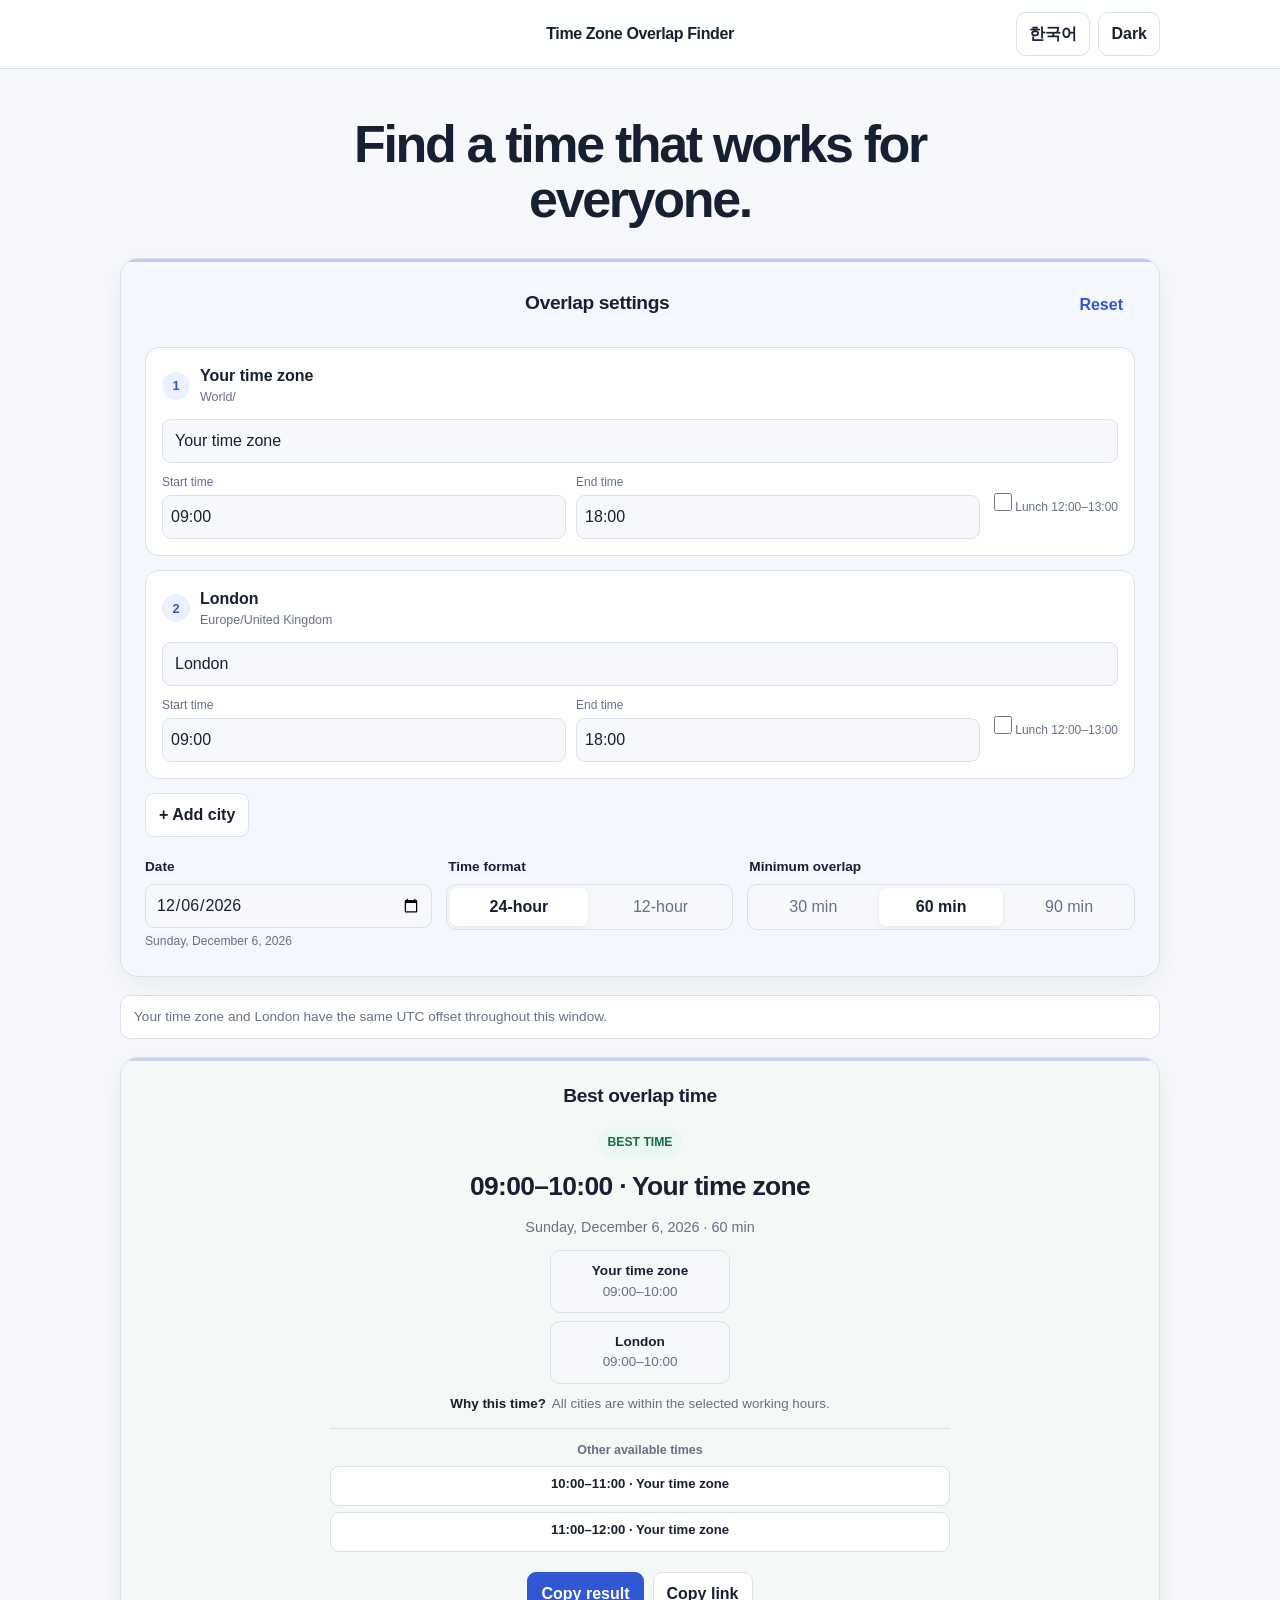
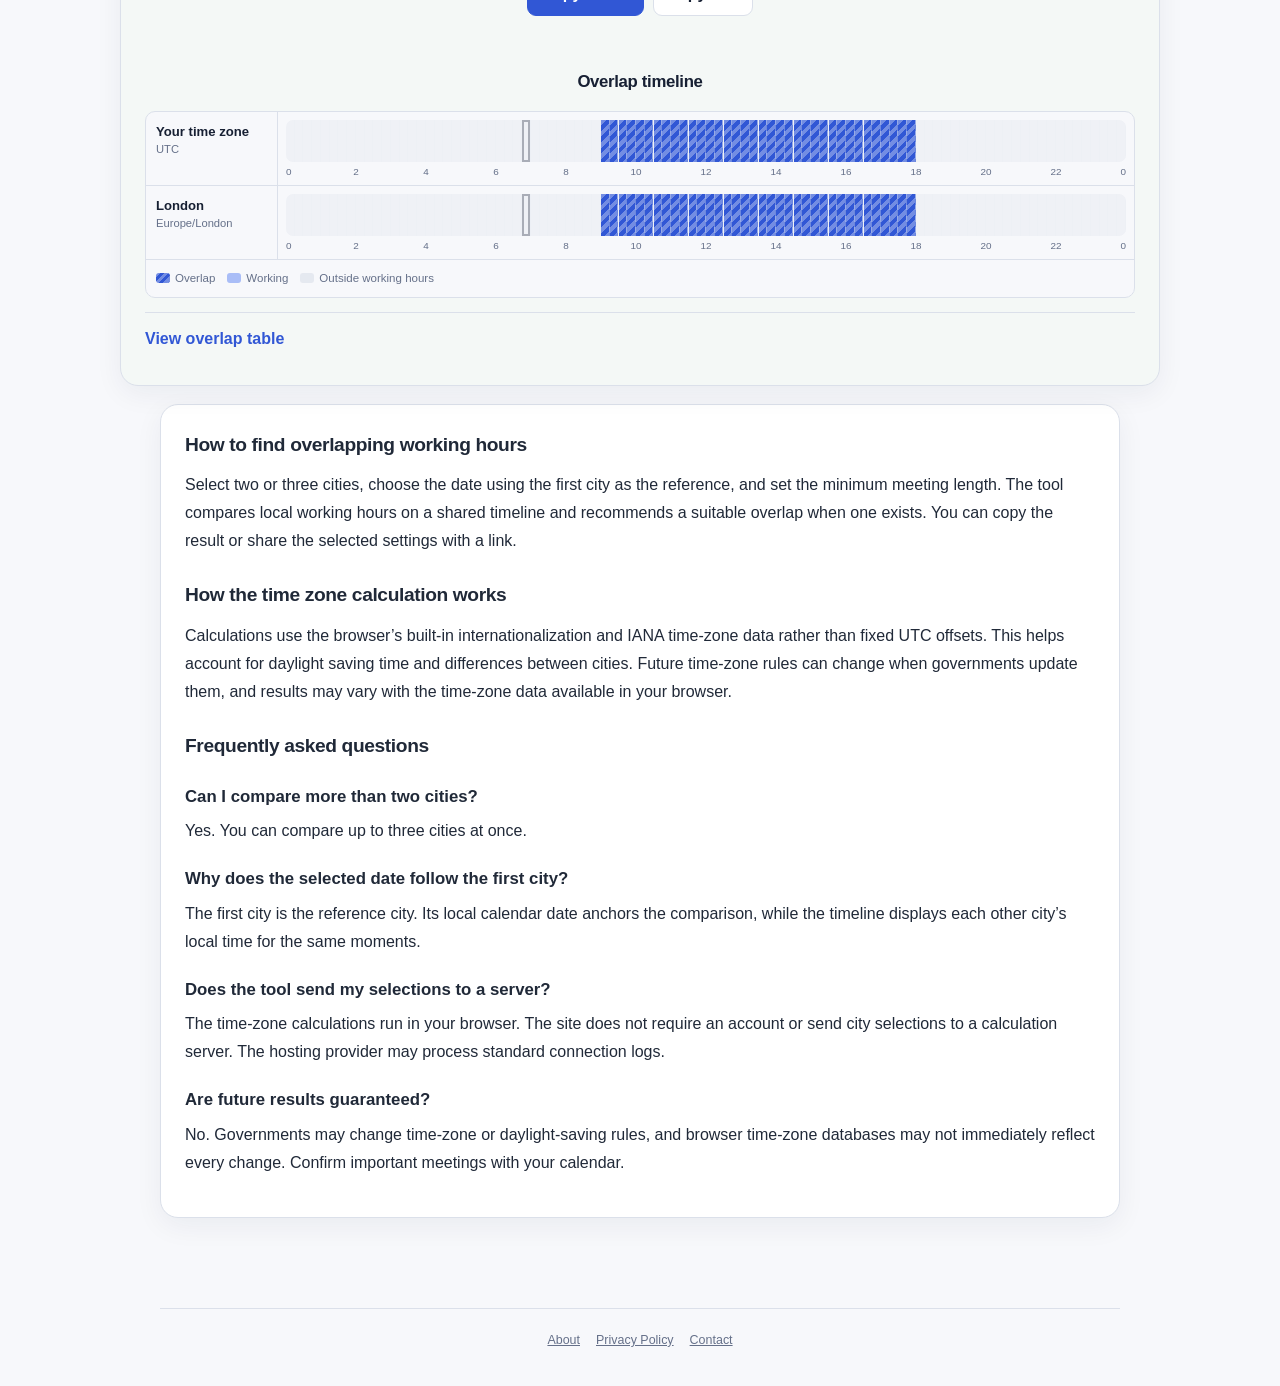
==== index.html @ 8649104b "Localize homepage footer navigation" ====
<!doctype html>
<html lang="en">
<head>
  <meta charset="utf-8">
  <meta name="viewport" content="width=device-width, initial-scale=1, viewport-fit=cover">
  <meta name="description" content="Find practical working-hour overlaps across time zones, with DST-aware timelines and calendar export.">
  <meta name="theme-color" content="#f7f8fb">
  <meta name="robots" content="index,follow">
  <link rel="canonical" href="https://time-zone-overlap.hosi4242.workers.dev/">
  <title>Time Zone Overlap Finder | Global Meeting Time Planner</title>
  <style>
    .seo-content{max-width:960px;margin:24px auto;padding:24px;line-height:1.7;color:var(--text,#202938)}.seo-content h2{margin:0 0 10px}.seo-content h3{margin:20px 0 6px;font-size:1.05rem}.seo-content p,.seo-content li{line-height:1.75}.seo-content section+section{margin-top:24px}.site-footer{max-width:960px;margin:0 auto;padding:24px;display:flex;gap:16px;flex-wrap:wrap;justify-content:center;border-top:1px solid #dfe3eb}.site-footer a{color:inherit}.lang-ko{display:none}html[lang="ko"] .lang-en{display:none}html[lang="ko"] .lang-ko{display:block}
  </style>
  <link rel="stylesheet" href="/assets/style.css">
</head>
<body>
  <a class="skip-link" href="#main" data-i18n="skip">Skip to main content</a>
  <header class="site-header">
    <div class="header-inner">
      <a class="brand" href="/" aria-label="Time Zone Overlap Finder home" data-i18n="brand">Time Zone Overlap Finder</a>
      <div class="header-actions">
        <button id="language-toggle" class="icon-button language-button" type="button" aria-label="Switch to Korean" title="Switch to Korean">한국어</button>
        <button id="theme-toggle" class="icon-button" type="button" aria-label="Toggle color theme" title="Toggle color theme">Theme</button>
      </div>
    </div>
  </header>

  <main id="main" class="page-shell">
    <section class="hero" aria-labelledby="page-title">
      <h1 id="page-title" data-i18n="heroTitle">Find a time that works for everyone.</h1>
    </section>

    <section class="panel controls-panel" aria-labelledby="settings-title">
      <div class="section-heading">
        <div><h2 id="settings-title" data-i18n="meetingSettings">Meeting settings</h2></div>
        <button id="reset-button" class="text-button" type="button" data-i18n="reset">Reset</button>
      </div>

      <div id="city-list" class="city-list"></div>
      <button id="add-city" class="secondary-button add-city" type="button" data-i18n="addCity">+ Add city</button>

      <div class="settings-grid">
        <div class="field-group">
          <label for="date-input" data-i18n="date">Date</label>
          <input id="date-input" type="date">
          <p id="date-note" class="field-note" aria-live="polite"></p>
        </div>
        <fieldset class="field-group format-fieldset">
          <legend data-i18n="timeFormat">Time format</legend>
          <div class="segmented" role="group" aria-label="Time format" data-i18n-aria="timeFormat">
            <button type="button" class="segment" data-format="24" aria-pressed="true" data-i18n="hour24">24-hour</button>
            <button type="button" class="segment" data-format="12" aria-pressed="false" data-i18n="hour12">12-hour</button>
          </div>
        </fieldset>
        <fieldset class="field-group meeting-fieldset">
          <legend data-i18n="meetingLength">Meeting length</legend>
          <div class="segmented" role="group" aria-label="Meeting length" data-i18n-aria="meetingLength">
            <button type="button" class="segment" data-length="30" aria-pressed="false" data-i18n="min30">30 min</button>
            <button type="button" class="segment" data-length="60" aria-pressed="true" data-i18n="min60">60 min</button>
            <button type="button" class="segment" data-length="90" aria-pressed="false" data-i18n="min90">90 min</button>
          </div>
        </fieldset>
      </div>
    </section>

    <section class="notice-stack" id="notice-stack" aria-live="polite"></section>

    <section class="panel timeline-panel combined-panel" aria-labelledby="result-title">
      <div class="section-heading result-heading">
        <div><h2 id="result-title" data-i18n="bestMeetingTime">Best overlap time</h2></div>
      </div>
      <div id="recommendation" class="recommendation"></div>
      <div id="summary-live" class="sr-live" aria-live="polite" aria-atomic="true"></div>
<div class="action-row">
        <button id="copy-result" class="primary-button" type="button" data-i18n="copyResult">Copy result</button>
        <button id="copy-link" class="secondary-button" type="button" data-i18n="copyLink">Copy link</button>
      </div>
      <p id="action-status" class="action-status" aria-live="polite"></p>
    
      <div class="section-heading timeline-heading">
        <div><h2 id="timeline-title" data-i18n="timelineTitle">Overlap timeline</h2></div>
      </div>
      <div id="timeline" class="timeline" aria-label="Overlap timeline"></div>
      <details class="table-details">
        <summary data-i18n="viewTable">View overlap table</summary>
        <div class="table-scroll">
          <table id="overlap-table">
            <caption data-i18n="tableCaption">Overlap ranges and each city's local time</caption>
            <thead><tr><th scope="col" data-i18n="overlap">Overlap</th><th scope="col" data-i18n="localTimes">Local times</th></tr></thead>
            <tbody></tbody>
          </table>
        </div>
      </details>
    </section>

  <section class="panel seo-content" aria-label="About the time zone overlap tool">
    <div class="lang-en">
      <section><h2>How to find overlapping working hours</h2><p>Select two or three cities, choose the date using the first city as the reference, and set the minimum meeting length. The tool compares local working hours on a shared timeline and recommends a suitable overlap when one exists. You can copy the result or share the selected settings with a link.</p></section>
      <section><h2>How the time zone calculation works</h2><p>Calculations use the browser’s built-in internationalization and IANA time-zone data rather than fixed UTC offsets. This helps account for daylight saving time and differences between cities. Future time-zone rules can change when governments update them, and results may vary with the time-zone data available in your browser.</p></section>
      <section><h2>Frequently asked questions</h2><h3>Can I compare more than two cities?</h3><p>Yes. You can compare up to three cities at once.</p><h3>Why does the selected date follow the first city?</h3><p>The first city is the reference city. Its local calendar date anchors the comparison, while the timeline displays each other city’s local time for the same moments.</p><h3>Does the tool send my selections to a server?</h3><p>The time-zone calculations run in your browser. The site does not require an account or send city selections to a calculation server. The hosting provider may process standard connection logs.</p><h3>Are future results guaranteed?</h3><p>No. Governments may change time-zone or daylight-saving rules, and browser time-zone databases may not immediately reflect every change. Confirm important meetings with your calendar.</p></section>
    </div>
    <div class="lang-ko" lang="ko">
      <section><h2>도시별 겹치는 근무시간 찾기</h2><p>두 개 또는 세 개 도시를 선택하고, 첫 번째 도시를 기준으로 날짜를 지정한 다음 최소 회의 시간을 설정하세요. 도구가 공통 타임라인에서 현지 근무시간을 비교해 적합한 겹침 시간을 추천합니다. 결과를 복사하거나 설정이 포함된 링크를 공유할 수 있습니다.</p></section>
      <section><h2>시간대 계산 방식</h2><p>고정된 UTC 시차 대신 브라우저의 국제화 기능과 IANA 시간대 데이터를 사용합니다. 이를 통해 서머타임과 도시별 시간대 차이를 반영합니다. 각국 정부가 미래의 시간대 규칙을 변경할 수 있고 브라우저의 시간대 데이터에 따라 결과가 달라질 수 있습니다.</p></section>
      <section><h2>자주 묻는 질문</h2><h3>두 개보다 많은 도시를 비교할 수 있나요?</h3><p>네. 한 번에 최대 세 개 도시를 비교할 수 있습니다.</p><h3>날짜가 첫 번째 도시를 기준으로 하는 이유는 무엇인가요?</h3><p>첫 번째 도시가 기준 도시입니다. 해당 도시의 현지 날짜를 기준으로 비교하며 타임라인에는 같은 순간의 다른 도시 현지 시간이 표시됩니다.</p><h3>선택한 정보가 서버로 전송되나요?</h3><p>시간대 계산은 브라우저에서 실행됩니다. 계산을 위해 계정을 만들거나 도시 선택 정보를 계산 서버로 보낼 필요가 없습니다. 다만 호스팅 제공자는 일반적인 접속 로그를 처리할 수 있습니다.</p><h3>미래의 시간도 항상 정확한가요?</h3><p>각국 정부가 시간대나 서머타임 규칙을 변경할 수 있고 브라우저 데이터에 변경 사항이 즉시 반영되지 않을 수 있습니다. 중요한 일정은 캘린더에서도 확인하세요.</p></section>
    </div>
  </section>
</main>
<footer class="site-footer"><a href="/about.html"><span class="lang-en">About</span><span class="lang-ko">소개</span></a><a href="/privacy.html"><span class="lang-en">Privacy Policy</span><span class="lang-ko">개인정보 처리방침</span></a><a href="/contact.html"><span class="lang-en">Contact</span><span class="lang-ko">문의</span></a></footer>

  <script src="/assets/engine.js" defer></script>
  <script src="/assets/cities.js" defer></script>
  <script src="/assets/app.js" defer></script>
</body>
</html>
---- assets/style.css ----
:root {
  --color-primary: #3157d5;
  --color-bg: #f7f8fb;
  --color-surface: #ffffff;
  --color-text: #172033;
  --color-muted: #657089;
  --color-border: #dbe0ea;
  --color-overlap: #3157d5;
  --font-family: "Malgun Gothic", "Noto Sans KR", Arial, sans-serif;
  --color-working: #a9bdf7;
  --color-working-soft: #edf1ff;
  --color-warning: #8a5b00;
  --color-warning-bg: #fff6df;
  --color-success: #176b45;
  --color-success-bg: #e9f8f0;
  --color-controls-bg: #f5f7ff;
  --color-result-bg: #f2f6ff;
  --color-timeline-bg: #f4f8f6;
  --radius: 14px;
  --shadow: 0 8px 28px rgba(24, 37, 67, .06);
}

@media (prefers-color-scheme: dark) {
  :root:not([data-theme="light"]) {
    --color-bg: #10131a;
    --color-surface: #181c25;
    --color-text: #eef2fb;
    --color-muted: #a8b0c3;
    --color-border: #303746;
    --color-working: #6479bb;
    --color-working-soft: #232a3a;
    --color-warning: #e7bc5d;
    --color-warning-bg: #332a17;
    --color-success: #78d3a5;
    --color-success-bg: #183127;
    --color-controls-bg: #1a2030;
    --color-result-bg: #19233a;
    --color-timeline-bg: #18251f;
    --shadow: 0 8px 28px rgba(0, 0, 0, .18);
  }
}

:root[data-theme="dark"] {
  --color-bg: #10131a;
  --color-surface: #181c25;
  --color-text: #eef2fb;
  --color-muted: #a8b0c3;
  --color-border: #303746;
  --color-working: #6479bb;
  --color-working-soft: #232a3a;
  --color-warning: #e7bc5d;
  --color-warning-bg: #332a17;
  --color-success: #78d3a5;
  --color-success-bg: #183127;
  --color-controls-bg: #1a2030;
  --color-result-bg: #19233a;
  --color-timeline-bg: #18251f;
  --shadow: 0 8px 28px rgba(0, 0, 0, .18);
}

:root[data-theme="light"] {
  color-scheme: light;
}

* { box-sizing: border-box; }
html { min-width: 320px; scroll-behavior: smooth; }
body {
  margin: 0;
  background: var(--color-bg);
  color: var(--color-text);
  font-family: var(--font-family);
  line-height: 1.5;
  overflow-x: hidden;
  color-scheme: light dark;
}
button, input { font: inherit; }
button, a { -webkit-tap-highlight-color: transparent; }
button { cursor: pointer; }
a { color: var(--color-primary); }
:focus-visible { outline: 3px solid color-mix(in srgb, var(--color-primary) 65%, transparent); outline-offset: 2px; }

.skip-link {
  position: fixed;
  left: 12px;
  top: -80px;
  z-index: 100;
  padding: 10px 14px;
  border-radius: 8px;
  background: var(--color-surface);
  border: 1px solid var(--color-border);
}
.skip-link:focus { top: 12px; }

.site-header { border-bottom: 1px solid var(--color-border); background: color-mix(in srgb, var(--color-surface) 94%, transparent); }
.header-inner, .page-shell, .site-footer { width: min(1040px, calc(100% - 32px)); margin-inline: auto; }
.header-inner { min-height: 68px; display: flex; align-items: center; justify-content: center; gap: 16px; position: relative; }
.brand { color: var(--color-text); text-decoration: none; font-weight: 800; letter-spacing: -.025em; }
.header-actions { display: flex; gap: 8px; position: absolute; right: 0; top: 50%; transform: translateY(-50%); }
.icon-button, .text-button { border: 1px solid var(--color-border); background: var(--color-surface); color: var(--color-text); min-height: 44px; border-radius: 10px; padding: 8px 12px; font-weight: 700; }
.text-button { color: var(--color-primary); border: 0; background: transparent; }

.page-shell { padding: 48px 0 72px; margin-inline: auto; }
.hero { max-width: 780px; margin: 0 auto 32px; text-align: center; }
.eyebrow { margin: 0 0 6px; color: var(--color-primary); font-size: .75rem; font-weight: 800; letter-spacing: .12em; }
h1, h2, p { margin-top: 0; }
h1 { margin-bottom: 12px; font-size: clamp(1.875rem, 4.7vw, 3.25rem); line-height: 1.05; letter-spacing: -.045em; }
h2 { margin-bottom: 4px; font-size: 1.2rem; letter-spacing: -.02em; }
.hero-copy { max-width: 650px; color: var(--color-muted); font-size: 1.05rem; }

.panel { background: var(--color-surface); border: 1px solid var(--color-border); border-radius: 18px; box-shadow: var(--shadow); padding: 24px; margin: 0 auto 18px; }
.section-heading { display: flex; align-items: center; justify-content: center; gap: 18px; margin-bottom: 20px; text-align: center; }
.section-heading p:not(.eyebrow) { color: var(--color-muted); margin: 0; font-size: .92rem; }
.section-heading > div { margin-inline: auto; }

.city-list { display: grid; gap: 14px; text-align: left; }
.city-card { border: 1px solid var(--color-border); border-radius: 14px; padding: 16px; position: relative; background: color-mix(in srgb, var(--color-surface) 96%, var(--color-bg)); }
.city-top { display: flex; align-items: center; gap: 10px; margin-bottom: 12px; }
.city-number { display: grid; place-items: center; width: 28px; height: 28px; border-radius: 50%; background: var(--color-working-soft); color: var(--color-primary); font-size: .8rem; font-weight: 800; flex: 0 0 auto; }
.city-top .city-label { min-width: 0; flex: 1; }
.city-name { font-weight: 750; }
.city-zone { color: var(--color-muted); font-size: .78rem; overflow-wrap: anywhere; }
.remove-city { min-height: 44px; min-width: 44px; border: 0; background: transparent; color: var(--color-muted); border-radius: 8px; }
.remove-city:hover { background: var(--color-working-soft); color: var(--color-text); }

.combobox-wrap { position: relative; }
.city-search { width: 100%; min-height: 44px; padding: 9px 12px; border: 1px solid var(--color-border); border-radius: 9px; background: var(--color-bg); color: var(--color-text); }
.city-listbox { position: absolute; z-index: 20; top: calc(100% + 4px); left: 0; right: 0; max-height: min(360px, 45vh); overflow: auto; background: var(--color-surface); border: 1px solid var(--color-border); border-radius: 10px; box-shadow: var(--shadow); padding: 4px; }
.city-option { width: 100%; min-height: 44px; display: block; text-align: left; border: 0; border-radius: 7px; background: transparent; color: var(--color-text); padding: 8px 10px; }
.city-option:hover, .city-option.active { background: var(--color-working-soft); }
.city-option strong { display: block; font-size: .9rem; }
.city-option span { color: var(--color-muted); font-size: .76rem; }

.schedule-grid { display: grid; grid-template-columns: 1fr 1fr auto; gap: 10px; margin-top: 10px; }
.schedule-grid label { color: var(--color-muted); font-size: .75rem; display: block; margin-bottom: 4px; }
.time-input { width: 100%; min-height: 44px; border: 1px solid var(--color-border); border-radius: 9px; background: var(--color-bg); color: var(--color-text); padding: 8px; }
.lunch-control { min-height: 44px; display: flex; align-items: flex-end; padding-bottom: 1px; }
.switch-label { display: inline-flex; align-items: center; gap: 7px; color: var(--color-muted); font-size: .82rem; white-space: nowrap; min-height: 44px; }
.switch-label input { width: 18px; height: 18px; accent-color: var(--color-primary); }

.add-city { margin-top: 14px; margin-inline: auto; display: flex; width: fit-content; }
.settings-grid { display: grid; grid-template-columns: minmax(180px, 1fr) minmax(180px, 1fr) minmax(250px, 1.35fr); gap: 14px; margin-top: 20px; }
.field-group { min-width: 0; border: 0; padding: 0; margin: 0; }
.field-group > label, .field-group > legend { display: block; font-weight: 700; font-size: .85rem; margin-bottom: 7px; }
.field-group input[type="date"] { width: 100%; min-height: 44px; border: 1px solid var(--color-border); border-radius: 9px; background: var(--color-bg); color: var(--color-text); padding: 8px 10px; }
.field-note { min-height: 20px; color: var(--color-muted); font-size: .76rem; margin: 4px 0 0; }
.segmented { display: flex; flex-wrap: wrap; gap: 4px; border: 1px solid var(--color-border); border-radius: 10px; padding: 3px; background: var(--color-bg); }
.segment { min-height: 38px; flex: 1; border: 0; border-radius: 7px; background: transparent; color: var(--color-muted); padding: 6px 9px; white-space: nowrap; }
.segment[aria-pressed="true"] { background: var(--color-surface); color: var(--color-text); box-shadow: 0 1px 5px rgba(0,0,0,.08); font-weight: 700; }

.notice-stack { display: grid; gap: 8px; margin-bottom: 18px; }
.notice { border: 1px solid var(--color-border); border-radius: 10px; padding: 11px 13px; background: var(--color-surface); color: var(--color-muted); font-size: .85rem; }
.notice.warning { background: var(--color-warning-bg); color: var(--color-warning); border-color: color-mix(in srgb, var(--color-warning) 25%, var(--color-border)); }

.result-heading { margin-bottom: 10px; }
.status-badge { display: inline-flex; align-items: center; min-height: 30px; padding: 5px 10px; border-radius: 999px; font-size: .76rem; font-weight: 800; background: var(--color-working-soft); color: var(--color-primary); white-space: nowrap; }
.status-badge.success { background: var(--color-success-bg); color: var(--color-success); }
.status-badge.fallback { background: var(--color-warning-bg); color: var(--color-warning); }
.recommendation { display: grid; gap: 10px; }
.recommendation-main { font-size: clamp(1.15rem, 3vw, 1.65rem); font-weight: 800; letter-spacing: -.025em; }
.recommendation-sub { color: var(--color-muted); font-size: .9rem; }
.per-city-list { display: grid; grid-template-columns: repeat(auto-fit, minmax(180px, 1fr)); gap: 8px; margin-top: 2px; }
.per-city { border: 1px solid var(--color-border); border-radius: 10px; padding: 10px; background: var(--color-bg); }
.per-city strong { display: block; font-size: .85rem; }
.per-city span { display: block; font-size: .84rem; color: var(--color-muted); }

.recommendation-why {
  display: flex;
  flex-wrap: wrap;
  justify-content: center;
  gap: 6px;
  color: var(--color-muted);
  font-size: .84rem;
}
.recommendation-why strong { color: var(--color-text); }
.recommendation-alternatives {
  width: min(100%, 620px);
  margin-top: 4px;
  padding-top: 12px;
  border-top: 1px solid var(--color-border);
}
.alternative-title {
  margin-bottom: 7px;
  color: var(--color-muted);
  font-size: .78rem;
  font-weight: 700;
}
.alternative-time {
  display: block;
  width: 100%;
  min-height: 40px;
  margin-top: 6px;
  padding: 7px 10px;
  border: 1px solid var(--color-border);
  border-radius: 9px;
  background: var(--color-surface);
  color: var(--color-text);
  font-size: .82rem;
  font-weight: 700;
}
.alternative-time:hover { background: var(--color-working-soft); }
.action-row { display: flex; flex-wrap: wrap; justify-content: center; gap: 9px; margin-top: 20px; }
.primary-button, .secondary-button { min-height: 44px; padding: 8px 13px; border-radius: 9px; text-decoration: none; display: inline-flex; align-items: center; justify-content: center; border: 1px solid var(--color-border); font-weight: 700; }
.primary-button { background: var(--color-primary); color: white; border-color: var(--color-primary); }
.secondary-button { background: var(--color-surface); color: var(--color-text); }
.action-status { min-height: 20px; margin: 5px 0 0; color: var(--color-muted); font-size: .8rem; }

.current-time-note { margin-bottom: 12px; color: var(--color-muted); font-size: .82rem; }
.timeline { overflow-x: auto; border: 1px solid var(--color-border); border-radius: 10px; background: var(--color-bg); }
.timeline-inner { min-width: 760px; }
.axis { display: grid; grid-template-columns: 150px 1fr; border-bottom: 1px solid var(--color-border); }
.axis-label { padding: 9px 10px; color: var(--color-muted); font-size: .72rem; font-weight: 700; }
.axis-track { position: relative; height: 42px; }
.axis-tick { position: absolute; top: 0; bottom: 0; border-left: 1px solid var(--color-border); transform: translateX(-.5px); }
.axis-tick span { position: absolute; top: 8px; left: 5px; font-size: .68rem; color: var(--color-muted); white-space: nowrap; }
.timeline-row { display: grid; grid-template-columns: 150px 1fr; min-height: 74px; border-bottom: 1px solid var(--color-border); }
.timeline-row:last-child { border-bottom: 0; }
.row-label { padding: 10px; border-right: 1px solid var(--color-border); }
.row-label strong { display: block; font-size: .82rem; }
.row-label span { display: block; color: var(--color-muted); font-size: .7rem; }
.row-track { position: relative; padding: 8px 0 22px; }
.row-time-scale { position: absolute; left: 8px; right: 8px; bottom: 2px; height: 14px; pointer-events: none; }
.row-time-tick { position: absolute; top: 0; transform: translateX(-50%); color: var(--color-muted); font-size: .6rem; line-height: 1; white-space: nowrap; }
.row-time-tick.first { transform: none; }
.row-time-tick.last { transform: translateX(-100%); }
.slot-track { position: relative; height: 42px; margin: 0 8px; border-radius: 7px; overflow: hidden; background: color-mix(in srgb, var(--color-border) 30%, var(--color-bg)); }
.slot { position: absolute; top: 0; bottom: 0; border-right: 1px solid color-mix(in srgb, var(--color-border) 35%, transparent); }
.slot.working { background: var(--color-working); }
.slot.overlap { background: var(--color-overlap); background-image: repeating-linear-gradient(135deg, rgba(255,255,255,.32) 0 4px, transparent 4px 8px); }
.slot.muted { opacity: .32; }
.slot.now { box-shadow: inset 0 0 0 2px var(--color-text); z-index: 3; }
.dst-marker { position: absolute; top: -3px; bottom: -3px; width: 0; border-left: 2px dashed var(--color-warning); z-index: 4; }
.dst-marker span { position: absolute; top: -21px; left: 4px; font-size: .62rem; color: var(--color-warning); white-space: nowrap; }
.timeline-legend { display: flex; flex-wrap: wrap; gap: 12px; padding: 10px; color: var(--color-muted); font-size: .72rem; }
.legend-item { display: inline-flex; align-items: center; gap: 5px; }
.legend-swatch { width: 14px; height: 10px; border-radius: 3px; background: var(--color-working); }
.legend-swatch.overlap { background: var(--color-overlap); background-image: repeating-linear-gradient(135deg, rgba(255,255,255,.32) 0 3px, transparent 3px 6px); }
.legend-swatch.muted { background: var(--color-border); opacity: .65; }

.table-details { margin-top: 14px; text-align: left; }
.table-details summary { min-height: 44px; display: flex; align-items: center; color: var(--color-primary); font-weight: 700; cursor: pointer; }
.table-scroll { overflow-x: auto; }
table { width: 100%; border-collapse: collapse; font-size: .82rem; }
th, td { padding: 9px; text-align: left; vertical-align: top; border-top: 1px solid var(--color-border); }
th { color: var(--color-muted); font-size: .74rem; }

.help-block { max-width: 820px; margin: 34px auto 0; color: var(--color-muted); font-size: .87rem; text-align: center; }
.help-block h2 { color: var(--color-text); }
.site-footer { border-top: 1px solid var(--color-border); padding: 22px 0 36px; color: var(--color-muted); font-size: .78rem; text-align: center; }
.sr-live { position: absolute; width: 1px; height: 1px; padding: 0; margin: -1px; overflow: hidden; clip: rect(0,0,0,0); white-space: nowrap; border: 0; }

@media (max-width: 760px) {
  .header-inner, .page-shell, .site-footer { width: min(100% - 20px, 1040px); }
  .page-shell { padding-top: 34px; }
  .panel { padding: 16px; }
  .settings-grid { grid-template-columns: 1fr; }
  .schedule-grid { grid-template-columns: 1fr 1fr; }
  .lunch-control { grid-column: 1 / -1; align-items: center; }
  .action-row > * { flex: 1 1 160px; }
}

@media (max-width: 420px) {
  .header-inner { min-height: 60px; justify-content: flex-start; padding-right: 94px; }
  .brand { font-size: .88rem; white-space: nowrap; overflow: hidden; text-overflow: ellipsis; }
  .header-actions { right: 0; gap: 4px; }
  .icon-button { padding-inline: 8px; font-size: .76rem; min-height: 40px; }
  .hero-copy { font-size: .94rem; }
  .section-heading { flex-direction: column; align-items: center; gap: 8px; }
  .controls-panel .section-heading > div,
  .result-heading > div { width: 100%; }
  .controls-panel .section-heading .text-button { align-self: flex-end; min-height: 34px; padding: 5px 9px; }
  .result-heading .status-badge { align-self: center; }
  .schedule-grid { gap: 8px; }
  .action-row { display: grid; grid-template-columns: repeat(2, minmax(0, 1fr)); gap: 7px; margin-top: 14px; }
  .action-row > * { min-width: 0; min-height: 38px; padding: 6px 7px; font-size: .72rem; line-height: 1.2; white-space: normal; text-align: center; }
}

@media (prefers-reduced-motion: reduce) {
  html { scroll-behavior: auto; }
  *, *::before, *::after { transition: none !important; animation: none !important; }
}

/* Browser test output */
#output {
  white-space: pre-wrap;
}
#output .pass {
  color: var(--color-success);
}
#output .fail {
  color: #b42318;
}


/* Modern section treatment: subtle color separation without reducing contrast. */
.controls-panel { background: var(--color-controls-bg); }
.result-panel { background: var(--color-result-bg); border-color: color-mix(in srgb, var(--color-primary) 14%, var(--color-border)); }
.timeline-panel { background: var(--color-timeline-bg); }
.controls-panel, .result-panel, .timeline-panel { position: relative; overflow: hidden; }
.controls-panel::before, .result-panel::before, .timeline-panel::before { content: ""; position: absolute; inset: 0 0 auto; height: 3px; background: var(--color-primary); opacity: .28; }
.result-panel::before { opacity: .55; }
.timeline-panel::before { opacity: .22; }

/* Keep the complete 24-hour timeline inside its panel; mobile uses a compact grid instead of a page-level scrollbar. */
.timeline { overflow: hidden; }
.timeline-inner { min-width: 0; width: 100%; }
.axis, .timeline-row { grid-template-columns: 132px minmax(0, 1fr); }

@media (max-width: 600px) {
  .axis, .timeline-row { grid-template-columns: 104px minmax(0, 1fr); }
  .row-label { padding: 9px 7px; }
  .row-label strong { font-size: .76rem; }
  .row-label span { font-size: .62rem; }
  .axis-label { padding: 8px 7px; font-size: .64rem; }
  .axis-tick span { left: 0; transform: translateX(-35%); font-size: .58rem; }
  .slot-track { margin: 0 5px; }
  .row-time-scale { left: 5px; right: 5px; }
  .row-time-tick { font-size: .54rem; }
}

@media (max-width: 420px) {
  h1 { font-size: 1.875rem; }
  .hero { margin-bottom: 26px; }
  .panel { border-radius: 15px; }
}

/* Combined recommendation and timeline panel. */
.combined-panel .result-heading { margin-bottom: 12px; }
.combined-panel .recommendation { text-align: center; justify-items: center; }
.combined-panel .recommendation-main { text-align: center; }
.combined-panel .recommendation-sub { text-align: center; }
.combined-panel .timeline-heading { margin-top: 28px; margin-bottom: 12px; }
.combined-panel .timeline-heading h2 { font-size: 1.05rem; }


/* Compact two-hour local-time scale and refined table presentation. */
.row-time-scale { height: 16px; }
.row-time-tick { font-variant-numeric: tabular-nums; font-size: .62rem; }
.table-details { border-top: 1px solid var(--color-border); padding-top: 4px; }
.table-details summary { padding: 4px 0; }
.table-scroll { border: 1px solid var(--color-border); border-radius: 10px; background: var(--color-bg); }
#overlap-table { font-variant-numeric: tabular-nums; }
#overlap-table th { background: color-mix(in srgb, var(--color-border) 18%, var(--color-bg)); }
#overlap-table td { padding: 10px; }
.table-range-title, .table-range-duration { display: block; }
.table-range-title { font-size: .84rem; }
.table-range-duration { margin-top: 2px; color: var(--color-muted); font-size: .75rem; }
.table-city-times { display: grid; gap: 5px; }
.table-city-time { display: grid; grid-template-columns: minmax(90px, .8fr) 1fr; gap: 8px; align-items: baseline; }
.table-city-time strong { font-size: .8rem; }
.table-city-time span { color: var(--color-muted); font-size: .8rem; }
@media (max-width: 600px) {
  .table-city-time { grid-template-columns: minmax(78px, .75fr) 1fr; gap: 6px; }
  .table-city-time strong, .table-city-time span { font-size: .74rem; }
}
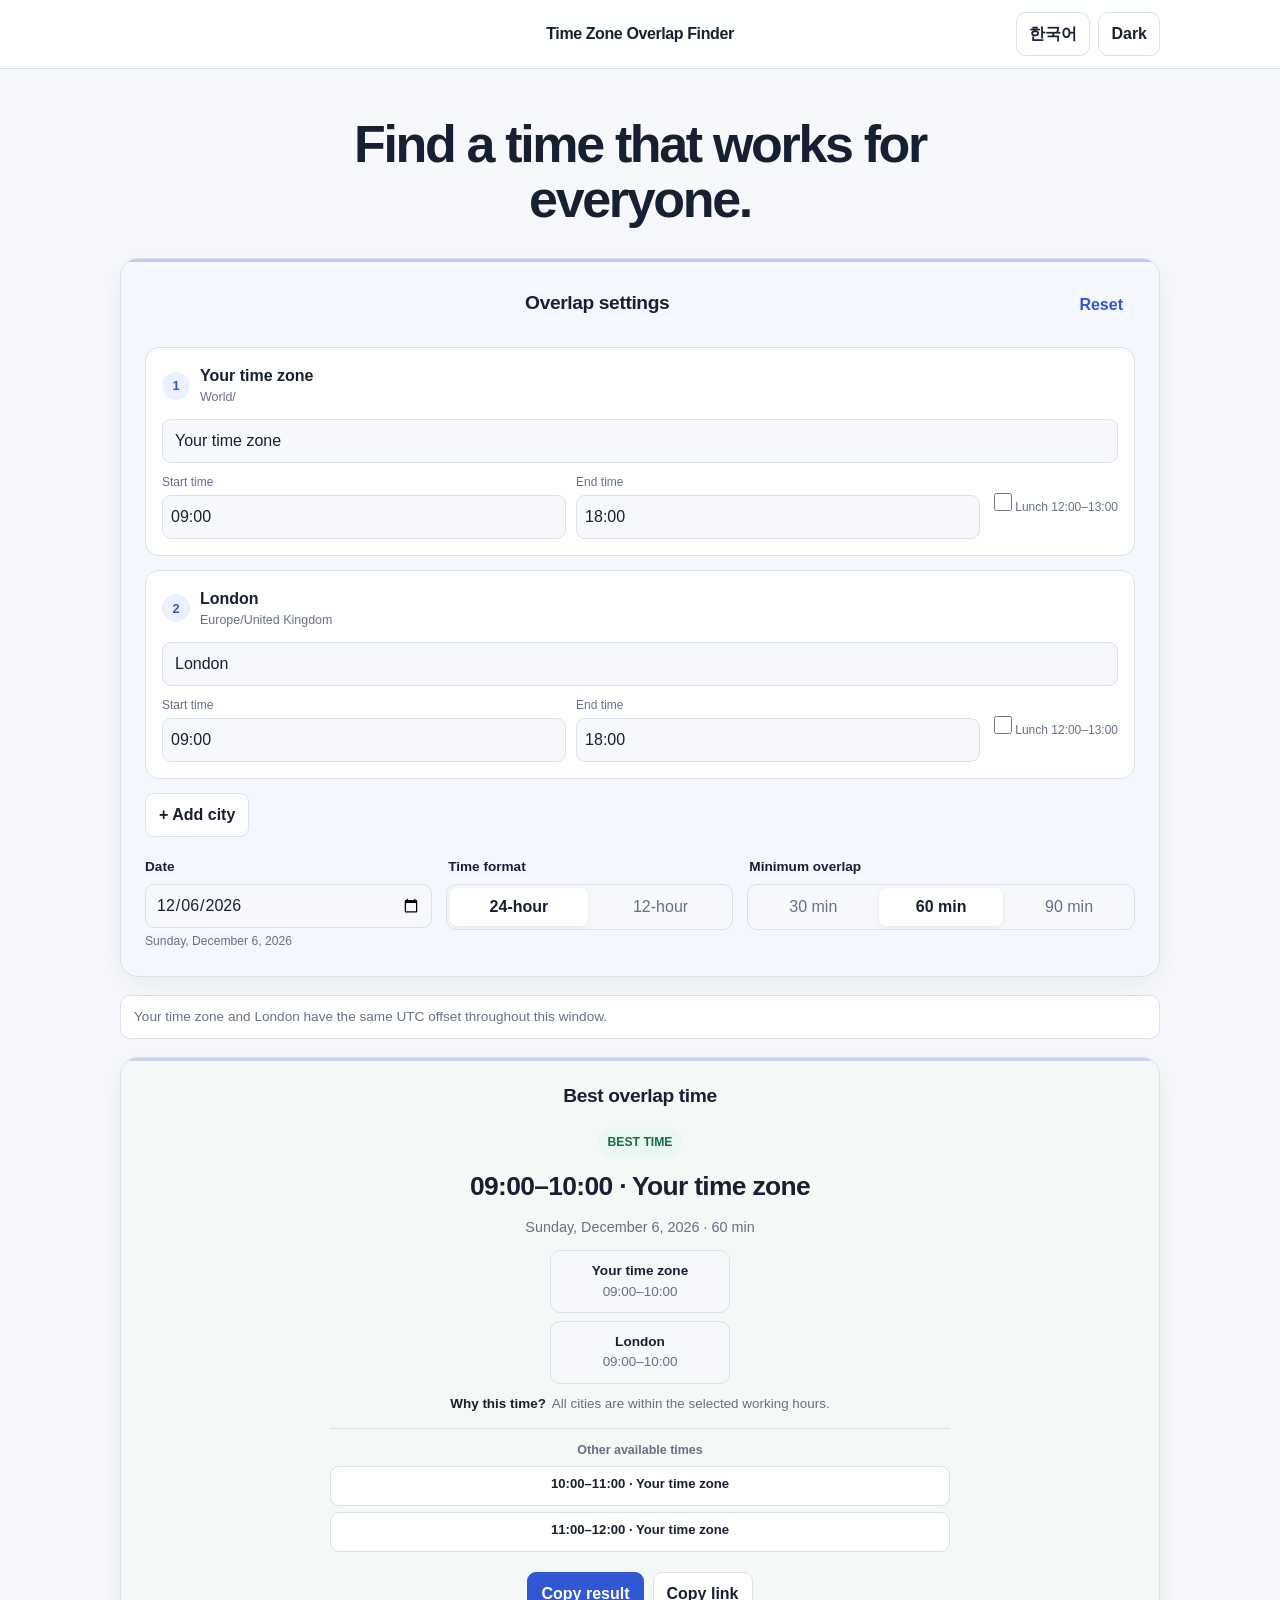
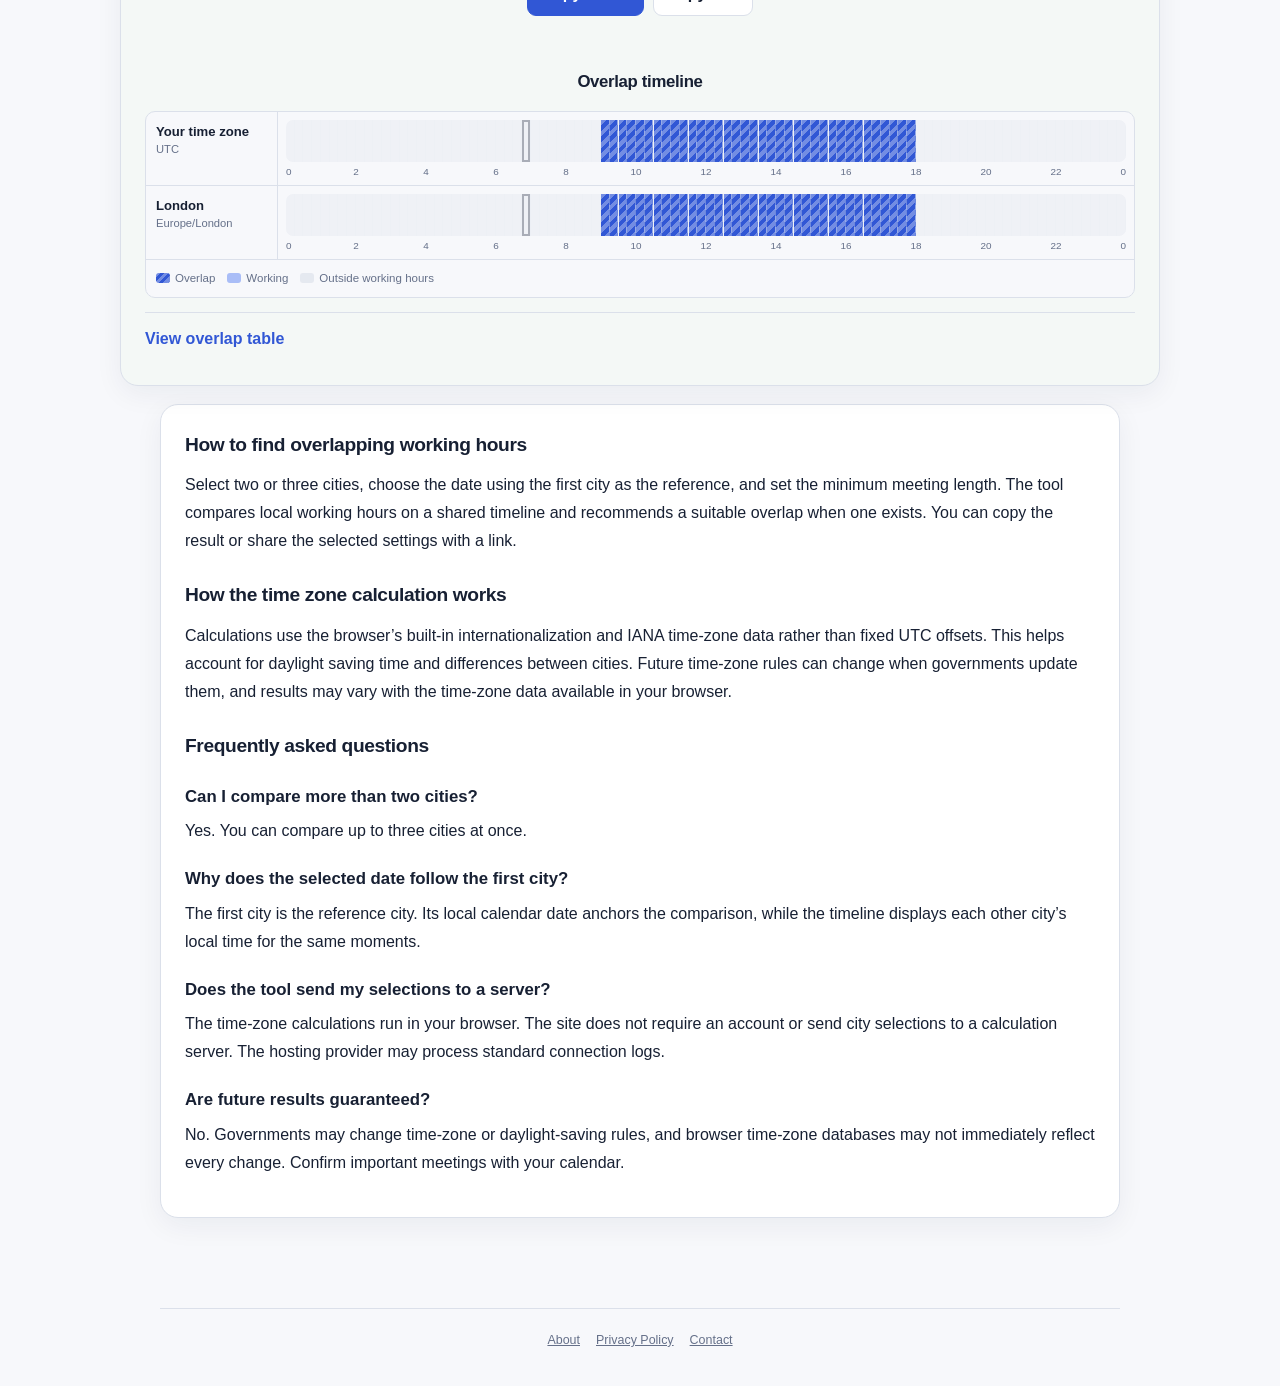
==== commit 37518e5a: "Fix dark-theme content contrast and Korean footer display" ====
--- a/index.html
+++ b/index.html
@@ -9,7 +9,7 @@
   <link rel="canonical" href="https://time-zone-overlap.hosi4242.workers.dev/">
   <title>Time Zone Overlap Finder | Global Meeting Time Planner</title>
   <style>
-    .seo-content{max-width:960px;margin:24px auto;padding:24px;line-height:1.7;color:var(--text,#202938)}.seo-content h2{margin:0 0 10px}.seo-content h3{margin:20px 0 6px;font-size:1.05rem}.seo-content p,.seo-content li{line-height:1.75}.seo-content section+section{margin-top:24px}.site-footer{max-width:960px;margin:0 auto;padding:24px;display:flex;gap:16px;flex-wrap:wrap;justify-content:center;border-top:1px solid #dfe3eb}.site-footer a{color:inherit}.lang-ko{display:none}html[lang="ko"] .lang-en{display:none}html[lang="ko"] .lang-ko{display:block}
+    .seo-content{max-width:960px;margin:24px auto;padding:24px;line-height:1.7;color:var(--color-text,#202938)}.seo-content h2{margin:0 0 10px}.seo-content h3{margin:20px 0 6px;font-size:1.05rem}.seo-content p,.seo-content li{line-height:1.75}.seo-content section+section{margin-top:24px}.site-footer{max-width:960px;margin:0 auto;padding:24px;display:flex;gap:16px;flex-wrap:wrap;justify-content:center;border-top:1px solid #dfe3eb}.site-footer a{color:inherit}.lang-ko{display:none}html[lang="ko"] .lang-en{display:none}html[lang="ko"] .lang-ko{display:block}html[lang="ko"] .site-footer .lang-ko{display:inline}
   </style>
   <link rel="stylesheet" href="/assets/style.css">
 </head>
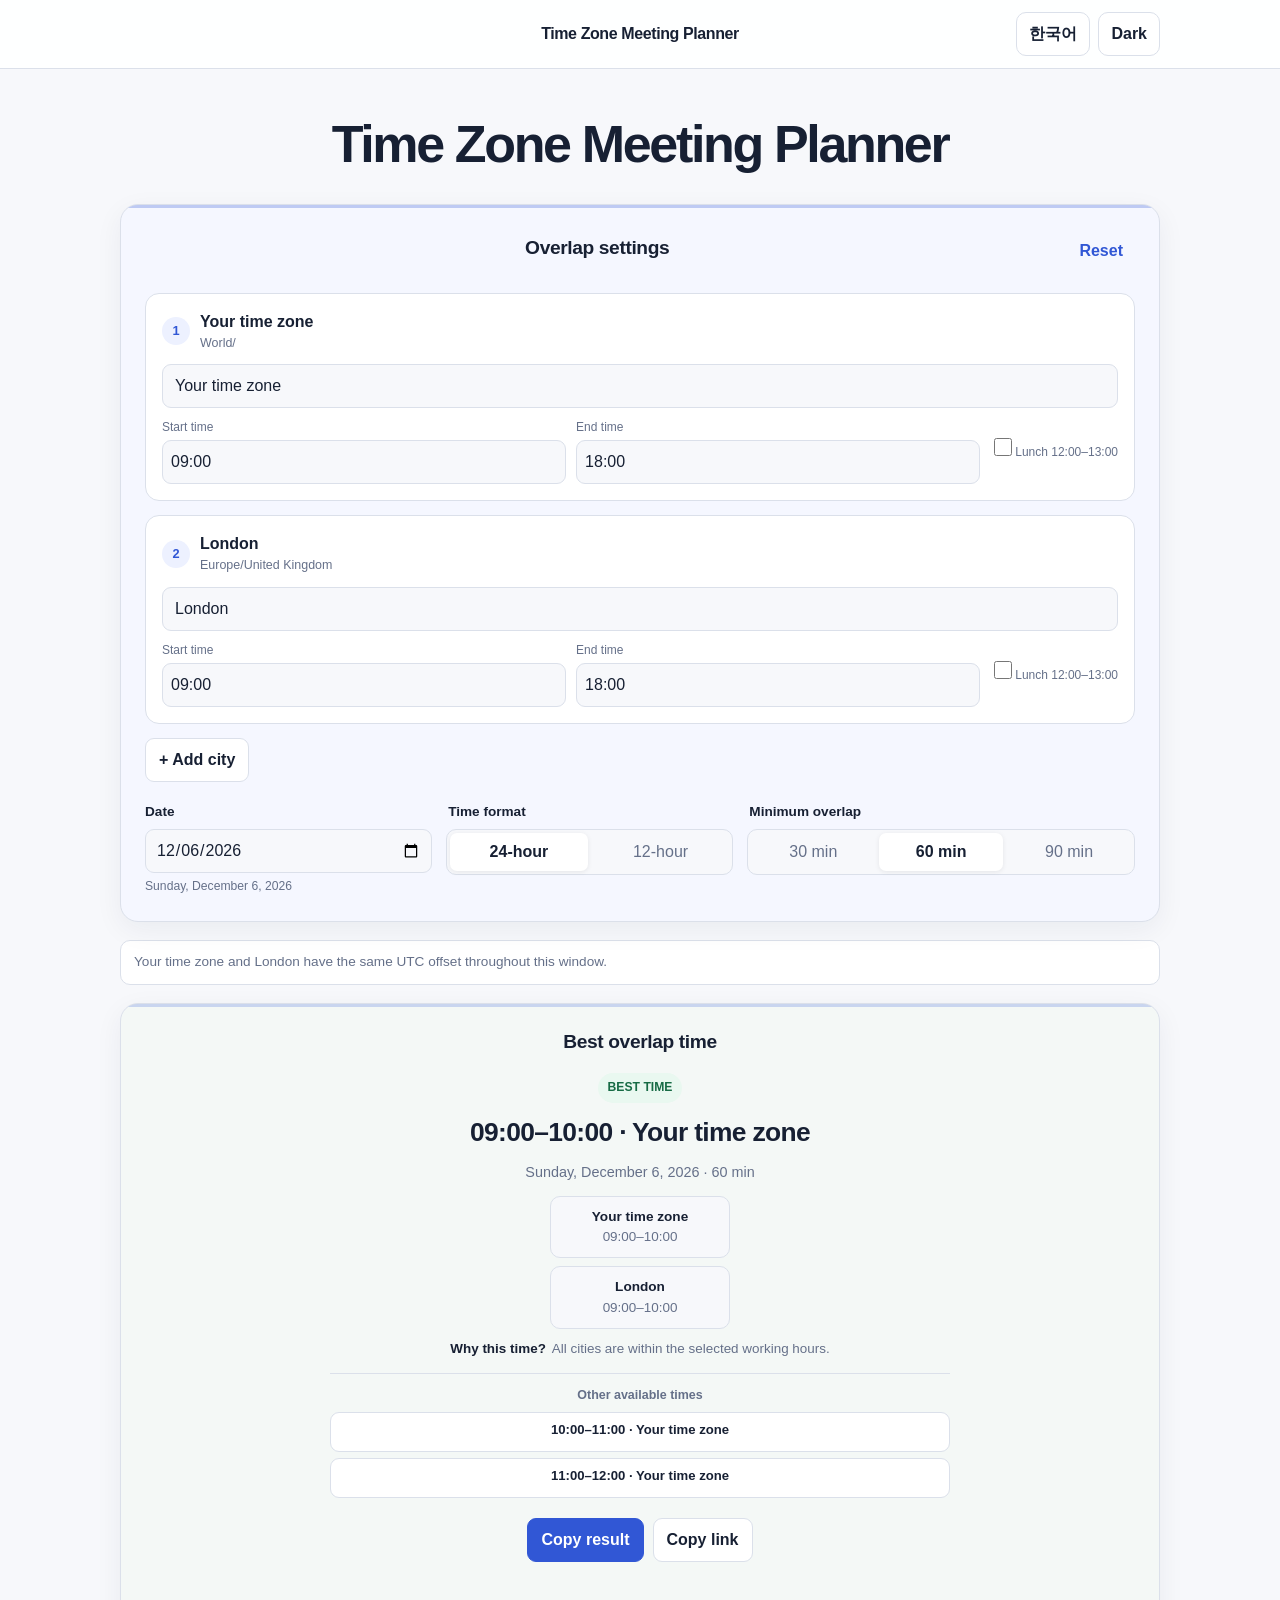
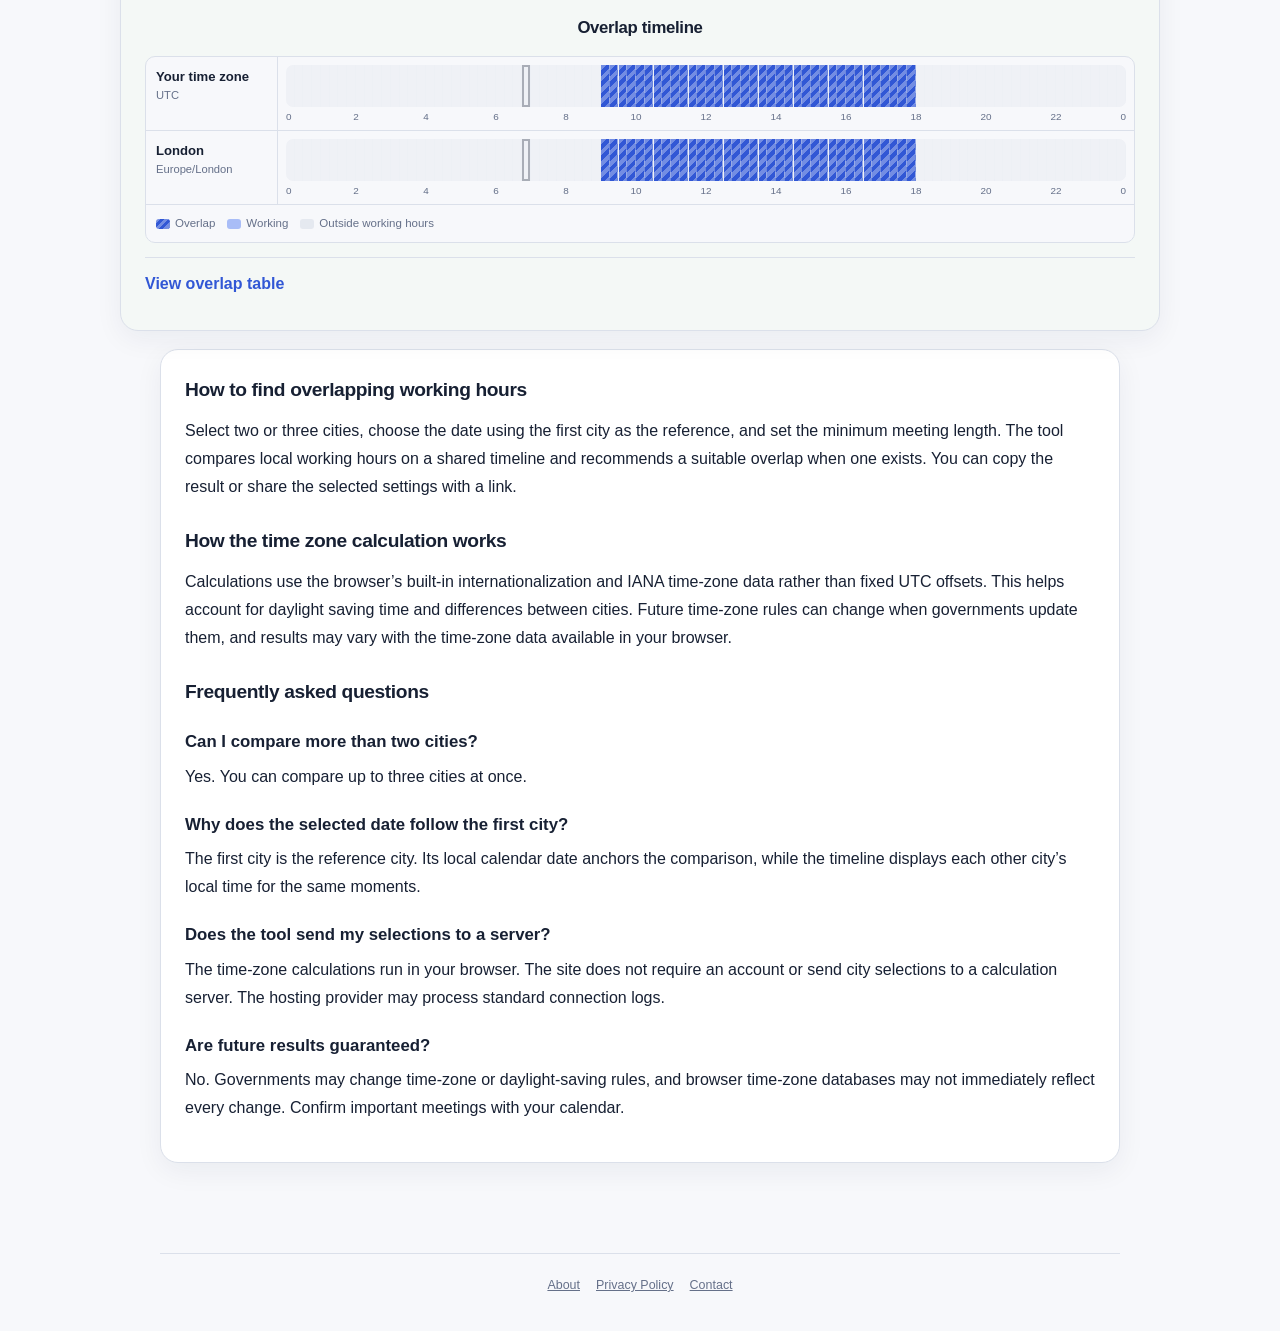
==== commit 284dc546: "Add structured metadata for search and link previews" ====
--- a/index.html
+++ b/index.html
@@ -3,11 +3,32 @@
 <head>
   <meta charset="utf-8">
   <meta name="viewport" content="width=device-width, initial-scale=1, viewport-fit=cover">
-  <meta name="description" content="Find practical working-hour overlaps across time zones, with DST-aware timelines and calendar export.">
+  <meta name="description" content="Find the best meeting time across time zones. Compare up to three cities, account for daylight saving time, and share overlapping working hours with a simple visual timeline.">
   <meta name="theme-color" content="#f7f8fb">
   <meta name="robots" content="index,follow">
   <link rel="canonical" href="https://time-zone-overlap.hosi4242.workers.dev/">
-  <title>Time Zone Overlap Finder | Global Meeting Time Planner</title>
+  <title>Time Zone Meeting Planner | Find Overlapping Hours</title>
+  <meta property="og:type" content="website">
+  <meta property="og:title" content="Time Zone Meeting Planner | Find Overlapping Hours">
+  <meta property="og:description" content="Find the best meeting time across time zones. Compare up to three cities, account for daylight saving time, and share overlapping working hours with a simple visual timeline.">
+  <meta property="og:url" content="https://time-zone-overlap.hosi4242.workers.dev/">
+  <meta name="twitter:card" content="summary">
+  <script type="application/ld+json">
+  {
+    "@context": "https://schema.org",
+    "@type": "WebApplication",
+    "name": "Time Zone Meeting Planner",
+    "url": "https://time-zone-overlap.hosi4242.workers.dev/",
+    "description": "Find overlapping working hours across up to three cities and choose a meeting time that works across time zones, including daylight-saving changes.",
+    "applicationCategory": "UtilitiesApplication",
+    "operatingSystem": "Any",
+    "offers": {
+      "@type": "Offer",
+      "price": "0",
+      "priceCurrency": "USD"
+    }
+  }
+  </script>
   <style>
     .seo-content{max-width:960px;margin:24px auto;padding:24px;line-height:1.7;color:var(--color-text,#202938)}.seo-content h2{margin:0 0 10px}.seo-content h3{margin:20px 0 6px;font-size:1.05rem}.seo-content p,.seo-content li{line-height:1.75}.seo-content section+section{margin-top:24px}.site-footer{max-width:960px;margin:0 auto;padding:24px;display:flex;gap:16px;flex-wrap:wrap;justify-content:center;border-top:1px solid #dfe3eb}.site-footer a{color:inherit}.lang-ko{display:none}html[lang="ko"] .lang-en{display:none}html[lang="ko"] .lang-ko{display:block}html[lang="ko"] .site-footer .lang-ko{display:inline}
   </style>
@@ -17,7 +38,7 @@
   <a class="skip-link" href="#main" data-i18n="skip">Skip to main content</a>
   <header class="site-header">
     <div class="header-inner">
-      <a class="brand" href="/" aria-label="Time Zone Overlap Finder home" data-i18n="brand">Time Zone Overlap Finder</a>
+      <a class="brand" href="/" aria-label="Time Zone Meeting Planner home" data-i18n="brand">Time Zone Meeting Planner</a>
       <div class="header-actions">
         <button id="language-toggle" class="icon-button language-button" type="button" aria-label="Switch to Korean" title="Switch to Korean">한국어</button>
         <button id="theme-toggle" class="icon-button" type="button" aria-label="Toggle color theme" title="Toggle color theme">Theme</button>
--- a/assets/style.css
+++ b/assets/style.css
@@ -138,6 +138,7 @@
 .switch-label input { width: 18px; height: 18px; accent-color: var(--color-primary); }
 
 .add-city { margin-top: 14px; margin-inline: auto; display: flex; width: fit-content; }
+.add-city[hidden] { display: none !important; }
 .settings-grid { display: grid; grid-template-columns: minmax(180px, 1fr) minmax(180px, 1fr) minmax(250px, 1.35fr); gap: 14px; margin-top: 20px; }
 .field-group { min-width: 0; border: 0; padding: 0; margin: 0; }
 .field-group > label, .field-group > legend { display: block; font-weight: 700; font-size: .85rem; margin-bottom: 7px; }
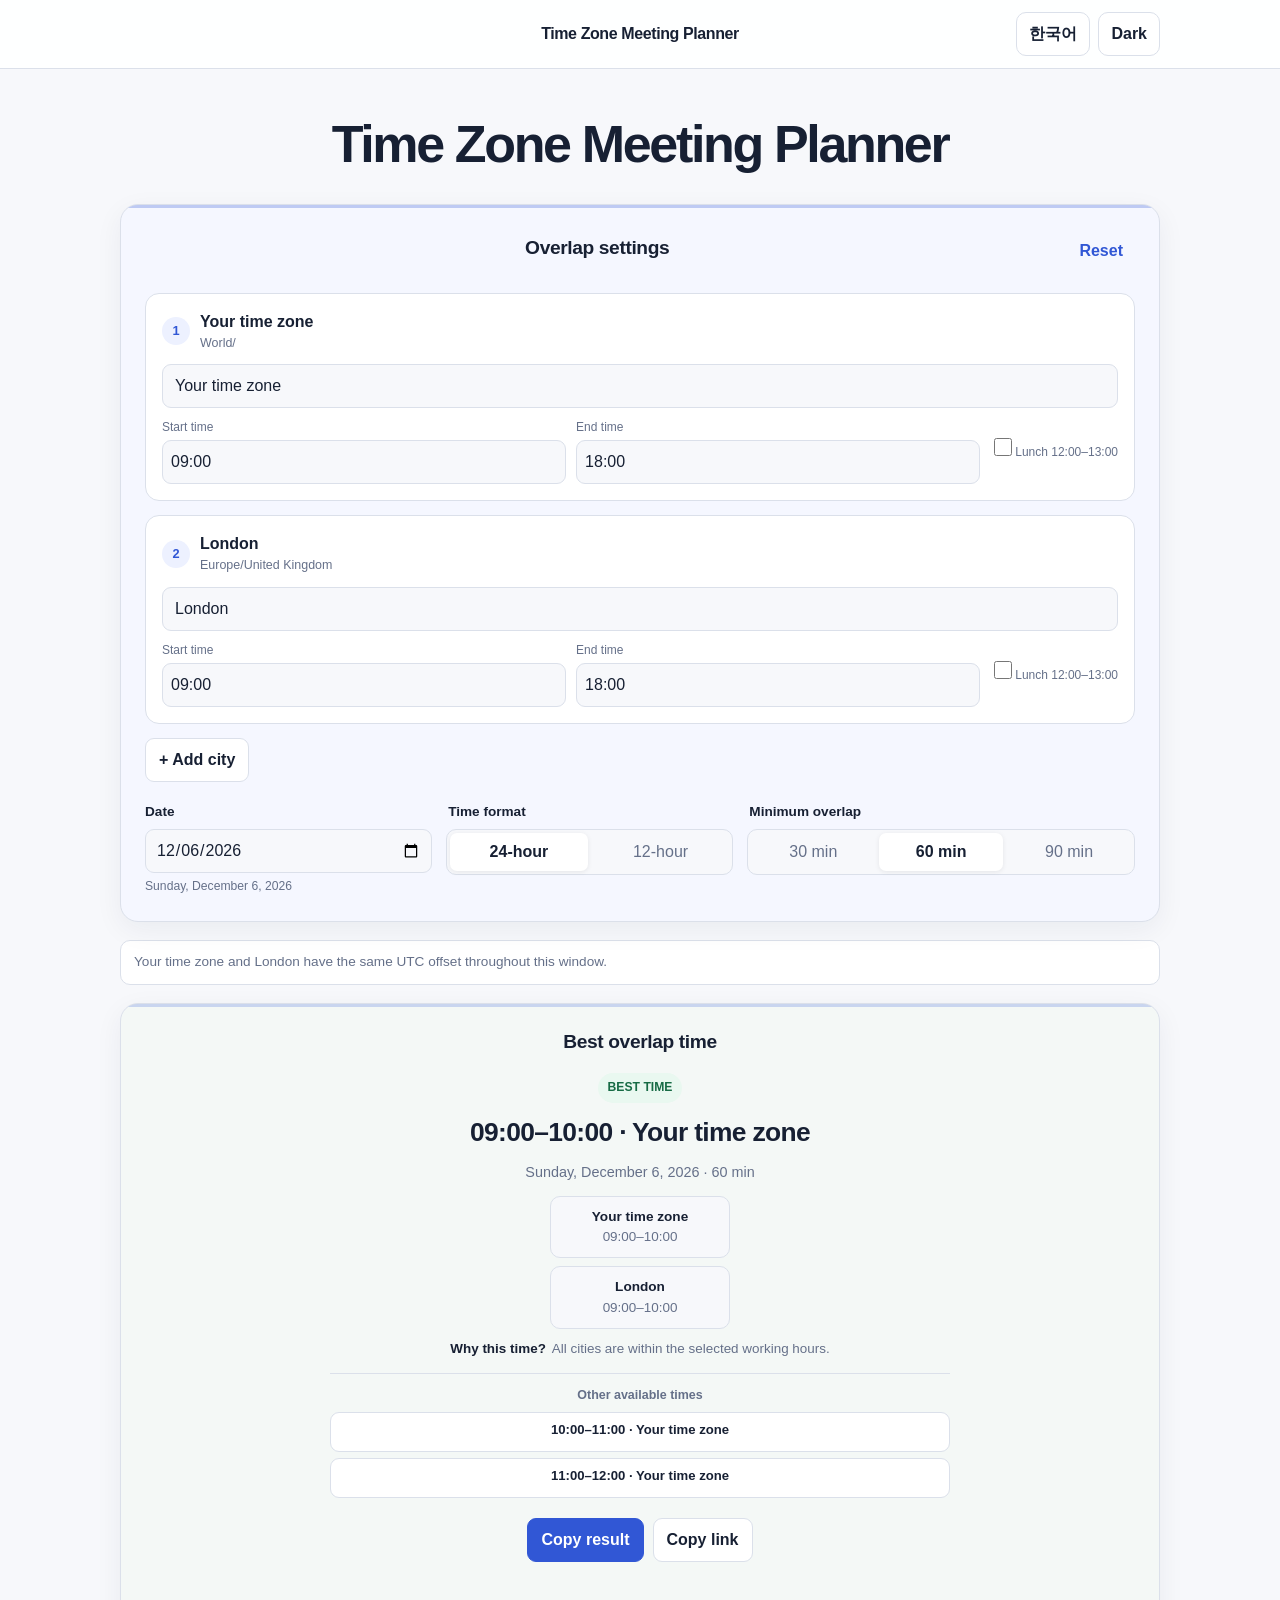
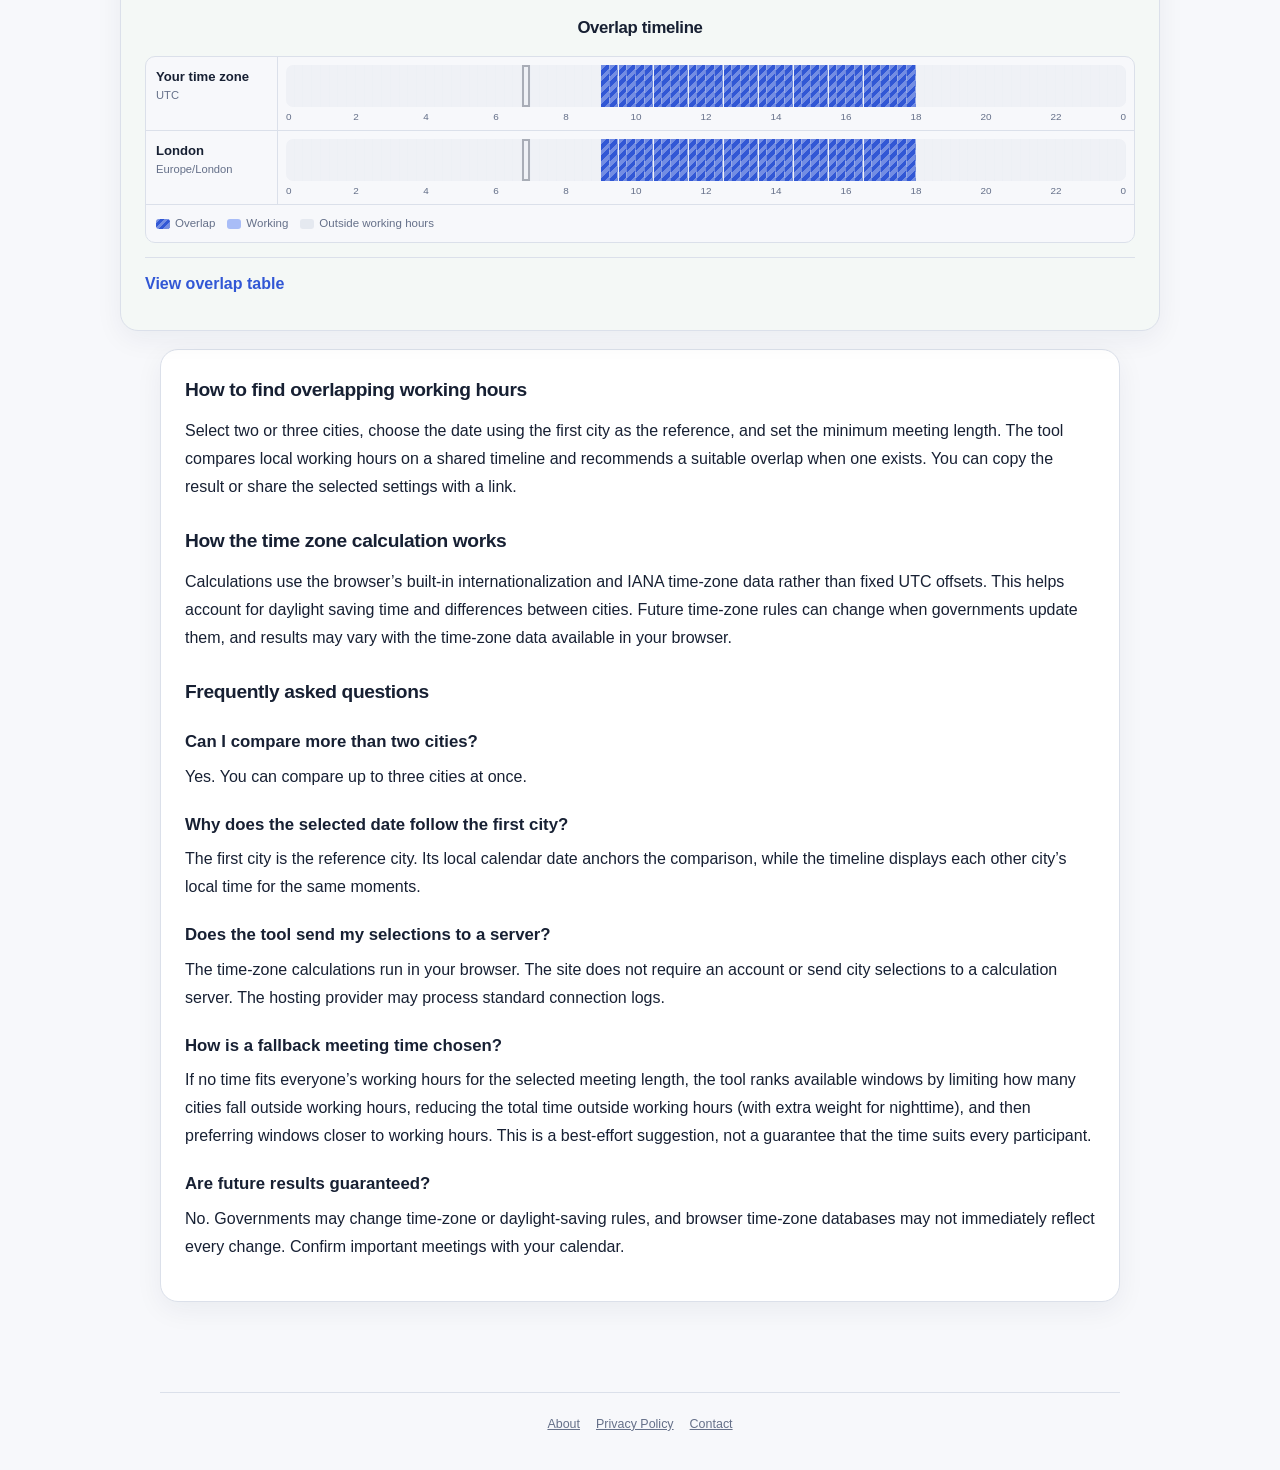
==== commit f1175973: "Clarify fallback meeting time recommendations" ====
--- a/index.html
+++ b/index.html
@@ -1,6 +1,14 @@
 <!doctype html>
 <html lang="en">
 <head>
+  <!-- Google tag (gtag.js) -->
+<script async src="https://www.googletagmanager.com/gtag/js?id=G-35PT3RKWN4"></script>
+<script>
+  window.dataLayer = window.dataLayer || [];
+  function gtag(){dataLayer.push(arguments);}
+  gtag('js', new Date());
+  gtag('config', 'G-35PT3RKWN4');
+</script>
   <meta charset="utf-8">
   <meta name="viewport" content="width=device-width, initial-scale=1, viewport-fit=cover">
   <meta name="description" content="Find the best meeting time across time zones. Compare up to three cities, account for daylight saving time, and share overlapping working hours with a simple visual timeline.">
@@ -33,6 +41,9 @@
     .seo-content{max-width:960px;margin:24px auto;padding:24px;line-height:1.7;color:var(--color-text,#202938)}.seo-content h2{margin:0 0 10px}.seo-content h3{margin:20px 0 6px;font-size:1.05rem}.seo-content p,.seo-content li{line-height:1.75}.seo-content section+section{margin-top:24px}.site-footer{max-width:960px;margin:0 auto;padding:24px;display:flex;gap:16px;flex-wrap:wrap;justify-content:center;border-top:1px solid #dfe3eb}.site-footer a{color:inherit}.lang-ko{display:none}html[lang="ko"] .lang-en{display:none}html[lang="ko"] .lang-ko{display:block}html[lang="ko"] .site-footer .lang-ko{display:inline}
   </style>
   <link rel="stylesheet" href="/assets/style.css">
+<!-- Cloudflare Web Analytics -->
+<script type='module' src='https://static.cloudflareinsights.com/beacon.min.js' data-cf-beacon='{"token": "751bf6675efc4437a407053db63959a1"}'></script>
+<!-- End Cloudflare Web Analytics -->
 </head>
 <body>
   <a class="skip-link" href="#main" data-i18n="skip">Skip to main content</a>
@@ -118,12 +129,12 @@
     <div class="lang-en">
       <section><h2>How to find overlapping working hours</h2><p>Select two or three cities, choose the date using the first city as the reference, and set the minimum meeting length. The tool compares local working hours on a shared timeline and recommends a suitable overlap when one exists. You can copy the result or share the selected settings with a link.</p></section>
       <section><h2>How the time zone calculation works</h2><p>Calculations use the browser’s built-in internationalization and IANA time-zone data rather than fixed UTC offsets. This helps account for daylight saving time and differences between cities. Future time-zone rules can change when governments update them, and results may vary with the time-zone data available in your browser.</p></section>
-      <section><h2>Frequently asked questions</h2><h3>Can I compare more than two cities?</h3><p>Yes. You can compare up to three cities at once.</p><h3>Why does the selected date follow the first city?</h3><p>The first city is the reference city. Its local calendar date anchors the comparison, while the timeline displays each other city’s local time for the same moments.</p><h3>Does the tool send my selections to a server?</h3><p>The time-zone calculations run in your browser. The site does not require an account or send city selections to a calculation server. The hosting provider may process standard connection logs.</p><h3>Are future results guaranteed?</h3><p>No. Governments may change time-zone or daylight-saving rules, and browser time-zone databases may not immediately reflect every change. Confirm important meetings with your calendar.</p></section>
+      <section><h2>Frequently asked questions</h2><h3>Can I compare more than two cities?</h3><p>Yes. You can compare up to three cities at once.</p><h3>Why does the selected date follow the first city?</h3><p>The first city is the reference city. Its local calendar date anchors the comparison, while the timeline displays each other city’s local time for the same moments.</p><h3>Does the tool send my selections to a server?</h3><p>The time-zone calculations run in your browser. The site does not require an account or send city selections to a calculation server. The hosting provider may process standard connection logs.</p><h3>How is a fallback meeting time chosen?</h3><p>If no time fits everyone’s working hours for the selected meeting length, the tool ranks available windows by limiting how many cities fall outside working hours, reducing the total time outside working hours (with extra weight for nighttime), and then preferring windows closer to working hours. This is a best-effort suggestion, not a guarantee that the time suits every participant.</p><h3>Are future results guaranteed?</h3><p>No. Governments may change time-zone or daylight-saving rules, and browser time-zone databases may not immediately reflect every change. Confirm important meetings with your calendar.</p></section>
     </div>
     <div class="lang-ko" lang="ko">
       <section><h2>도시별 겹치는 근무시간 찾기</h2><p>두 개 또는 세 개 도시를 선택하고, 첫 번째 도시를 기준으로 날짜를 지정한 다음 최소 회의 시간을 설정하세요. 도구가 공통 타임라인에서 현지 근무시간을 비교해 적합한 겹침 시간을 추천합니다. 결과를 복사하거나 설정이 포함된 링크를 공유할 수 있습니다.</p></section>
       <section><h2>시간대 계산 방식</h2><p>고정된 UTC 시차 대신 브라우저의 국제화 기능과 IANA 시간대 데이터를 사용합니다. 이를 통해 서머타임과 도시별 시간대 차이를 반영합니다. 각국 정부가 미래의 시간대 규칙을 변경할 수 있고 브라우저의 시간대 데이터에 따라 결과가 달라질 수 있습니다.</p></section>
-      <section><h2>자주 묻는 질문</h2><h3>두 개보다 많은 도시를 비교할 수 있나요?</h3><p>네. 한 번에 최대 세 개 도시를 비교할 수 있습니다.</p><h3>날짜가 첫 번째 도시를 기준으로 하는 이유는 무엇인가요?</h3><p>첫 번째 도시가 기준 도시입니다. 해당 도시의 현지 날짜를 기준으로 비교하며 타임라인에는 같은 순간의 다른 도시 현지 시간이 표시됩니다.</p><h3>선택한 정보가 서버로 전송되나요?</h3><p>시간대 계산은 브라우저에서 실행됩니다. 계산을 위해 계정을 만들거나 도시 선택 정보를 계산 서버로 보낼 필요가 없습니다. 다만 호스팅 제공자는 일반적인 접속 로그를 처리할 수 있습니다.</p><h3>미래의 시간도 항상 정확한가요?</h3><p>각국 정부가 시간대나 서머타임 규칙을 변경할 수 있고 브라우저 데이터에 변경 사항이 즉시 반영되지 않을 수 있습니다. 중요한 일정은 캘린더에서도 확인하세요.</p></section>
+      <section><h2>자주 묻는 질문</h2><h3>두 개보다 많은 도시를 비교할 수 있나요?</h3><p>네. 한 번에 최대 세 개 도시를 비교할 수 있습니다.</p><h3>날짜가 첫 번째 도시를 기준으로 하는 이유는 무엇인가요?</h3><p>첫 번째 도시가 기준 도시입니다. 해당 도시의 현지 날짜를 기준으로 비교하며 타임라인에는 같은 순간의 다른 도시 현지 시간이 표시됩니다.</p><h3>선택한 정보가 서버로 전송되나요?</h3><p>시간대 계산은 브라우저에서 실행됩니다. 계산을 위해 계정을 만들거나 도시 선택 정보를 계산 서버로 보낼 필요가 없습니다. 다만 호스팅 제공자는 일반적인 접속 로그를 처리할 수 있습니다.</p><h3>겹치는 시간이 없으면 대체 시간은 어떻게 정하나요?</h3><p>선택한 회의 시간만큼 모든 도시의 근무시간이 겹치지 않으면, 근무시간 밖에 있는 도시 수를 줄이고 근무시간 밖의 전체 시간(특히 야간 시간)에 더 큰 불이익을 주며, 근무시간에 더 가까운 구간을 우선해 대체 시간을 추천합니다. 이는 참고용 제안이며 모든 참석자에게 적합하다는 보장은 없습니다.</p><h3>미래의 시간도 항상 정확한가요?</h3><p>각국 정부가 시간대나 서머타임 규칙을 변경할 수 있고 브라우저 데이터에 변경 사항이 즉시 반영되지 않을 수 있습니다. 중요한 일정은 캘린더에서도 확인하세요.</p></section>
     </div>
   </section>
 </main>
--- a/assets/style.css
+++ b/assets/style.css
@@ -353,3 +353,12 @@
   .table-city-time { grid-template-columns: minmax(78px, .75fr) 1fr; gap: 6px; }
   .table-city-time strong, .table-city-time span { font-size: .74rem; }
 }
+
+
+
+/* Time fields open a scrollable list of 15-minute choices, like the city picker. */
+.time-picker-wrap { position: relative; }
+.time-listbox { position: absolute; z-index: 30; top: calc(100% + 4px); left: 0; right: 0; max-height: min(280px, 42vh); overflow-y: auto; background: var(--color-surface); border: 1px solid var(--color-border); border-radius: 10px; box-shadow: var(--shadow); padding: 4px; }
+.time-option { display: block; width: 100%; min-height: 38px; border: 0; border-radius: 7px; background: transparent; color: var(--color-text); text-align: left; padding: 7px 10px; font-variant-numeric: tabular-nums; }
+.time-option:hover, .time-option[aria-selected="true"] { background: var(--color-working-soft); color: var(--color-text); }
+.time-listbox[hidden] { display: none !important; }
